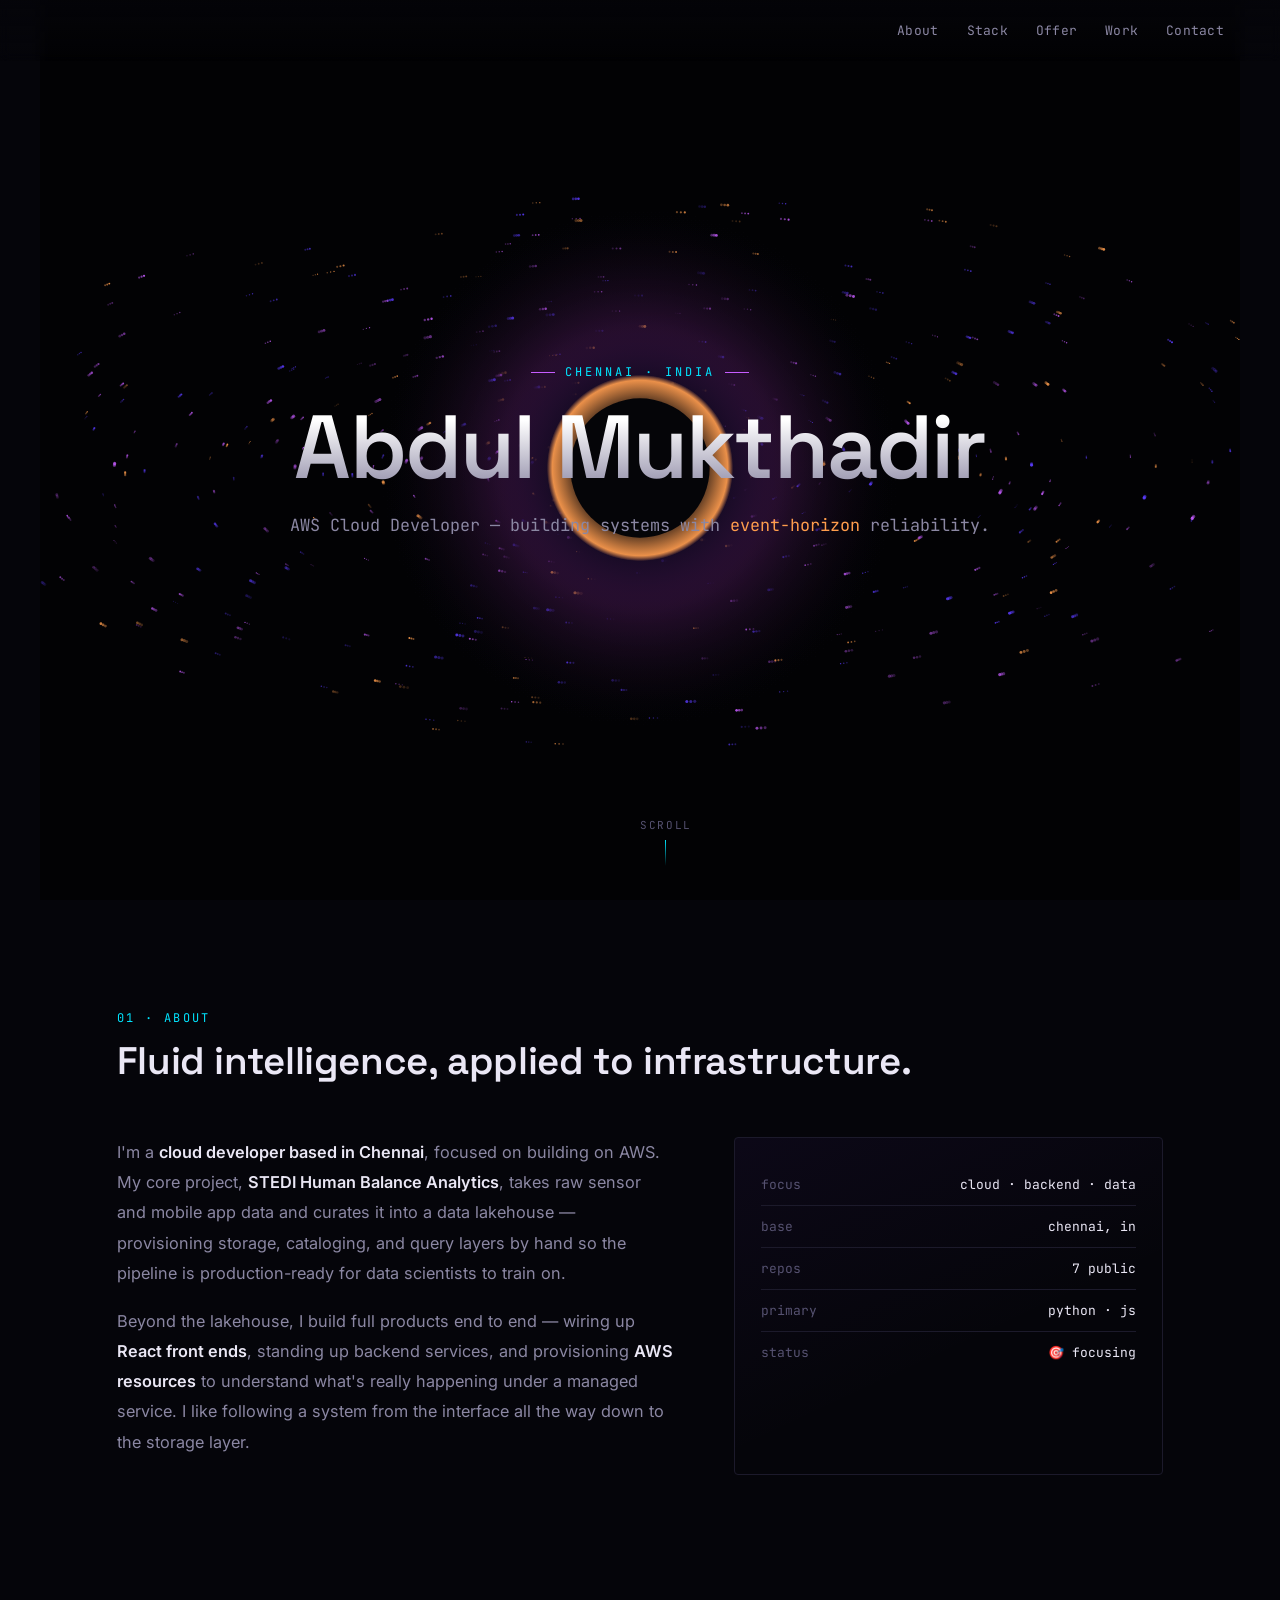
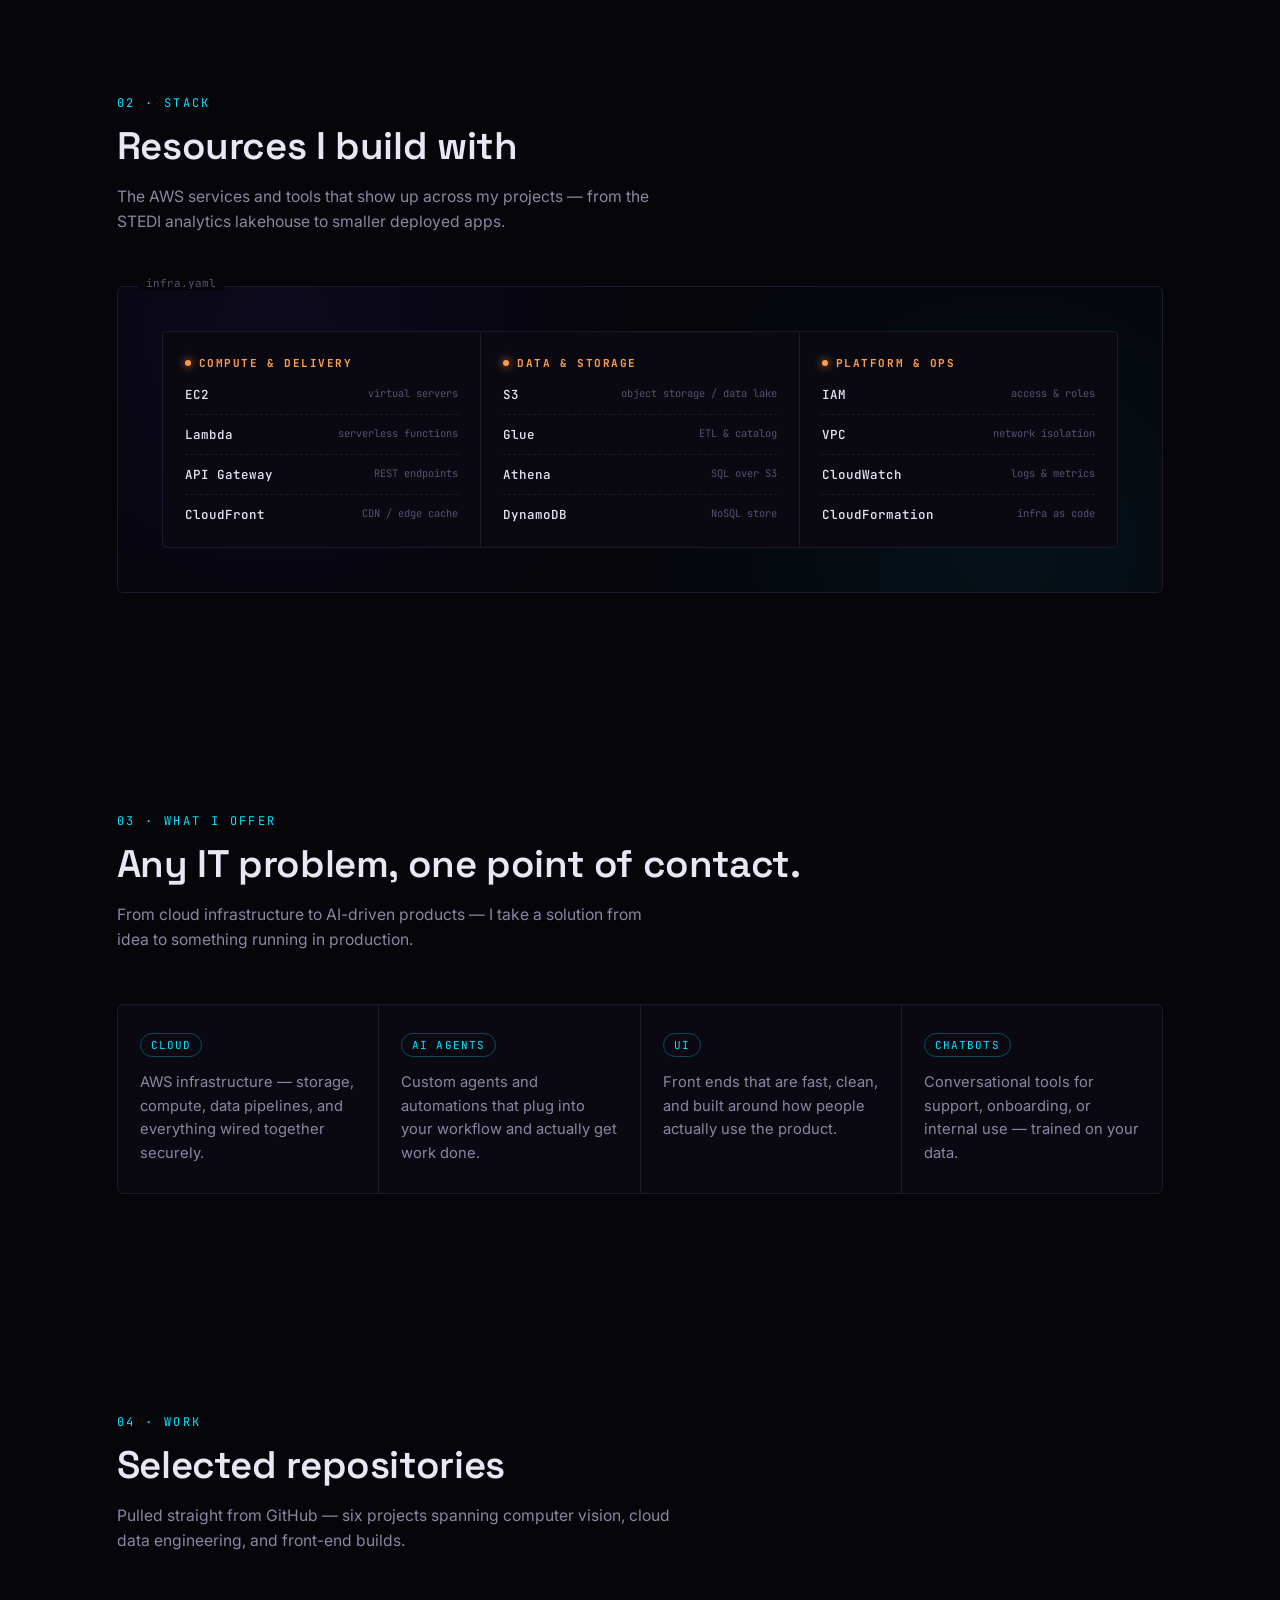
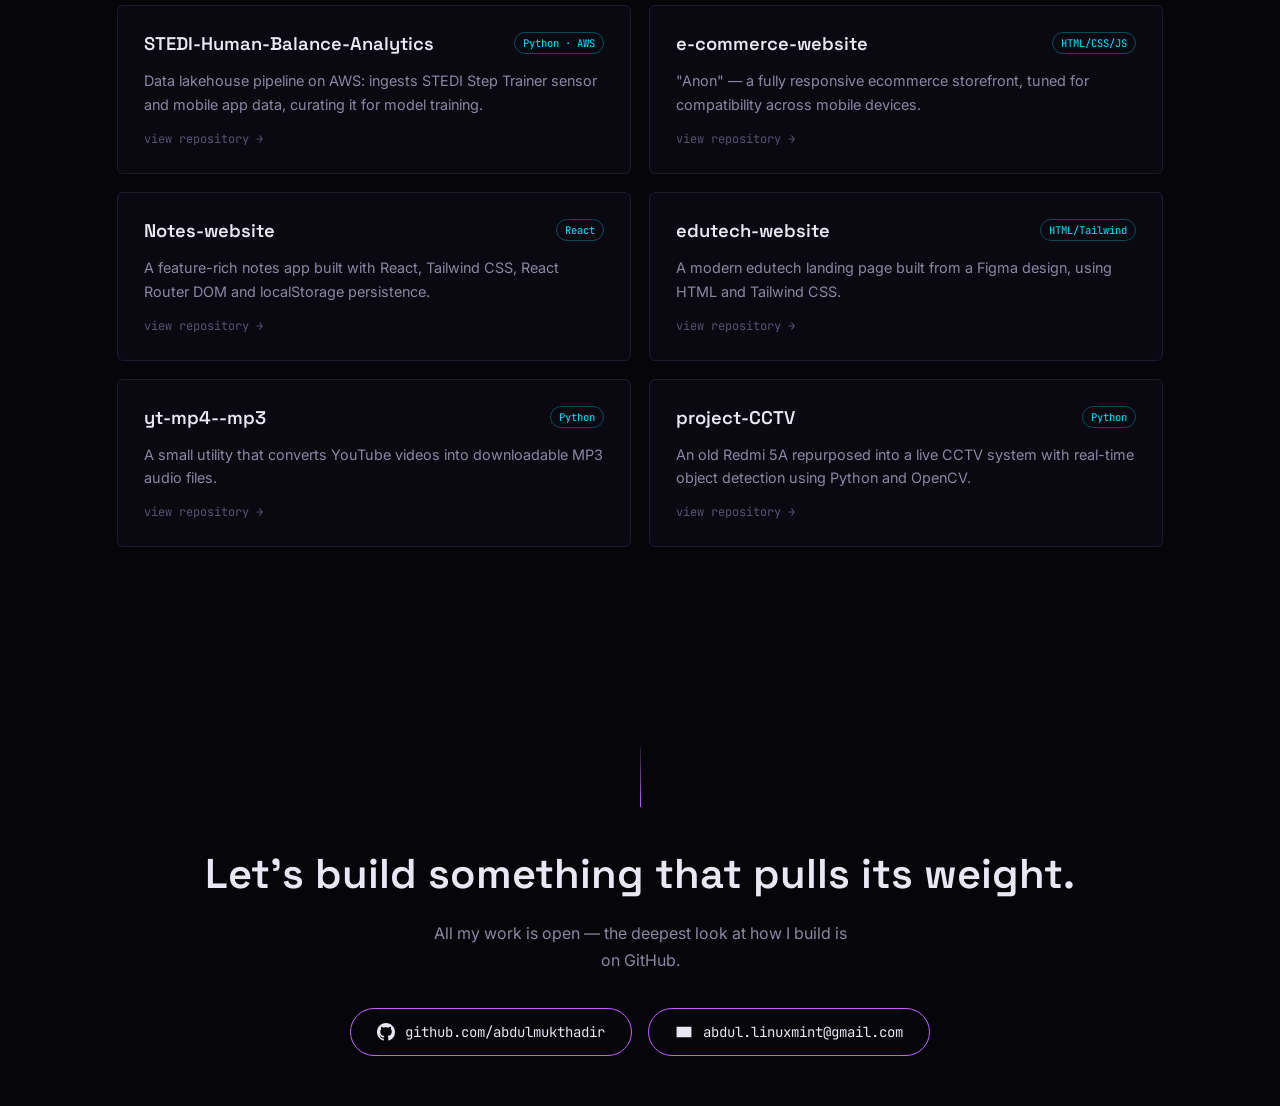
==== index.html @ 314caa92 "Rename abdul_portfolio.html to index.html" ====
<!DOCTYPE html>
<html lang="en">
<head>
<meta charset="UTF-8">
<meta name="viewport" content="width=device-width, initial-scale=1.0">
<title>Abdul Mukthadir — Cloud Developer</title>
<link rel="preconnect" href="https://fonts.googleapis.com">
<link rel="preconnect" href="https://fonts.gstatic.com" crossorigin>
<link href="https://fonts.googleapis.com/css2?family=Space+Grotesk:wght@500;600;700&family=Inter:wght@400;500;600&family=JetBrains+Mono:wght@400;500&display=swap" rel="stylesheet">
<link rel="stylesheet" href="style.css">
</head>
<body>

<nav>
  <ul class="nav-links">
    <li><a href="#about">About</a></li>
    <li><a href="#stack">Stack</a></li>
    <li><a href="#offer">Offer</a></li>
    <li><a href="#work">Work</a></li>
    <li><a href="#contact">Contact</a></li>
  </ul>
</nav>

<section class="hero">
  <canvas id="bh-canvas"></canvas>
  <div class="hero-content">
    <div class="eyebrow">CHENNAI · INDIA</div>
    <h1>Abdul&nbsp;Mukthadir</h1>
    <p class="tag">AWS Cloud Developer — building systems with <em>event-horizon</em> reliability.</p>
  </div>
  <div class="scroll-cue"><span>SCROLL</span><span class="line"></span></div>
</section>

<section id="about">
  <div class="section-head">
    <span class="idx">01 · ABOUT</span>
    <h2>Fluid intelligence, applied to infrastructure.</h2>
  </div>
  <div class="about-grid">
    <div class="about-text">
      <p>I'm a <strong>cloud developer based in Chennai</strong>, focused on building on AWS. My core project, <strong>STEDI Human Balance Analytics</strong>, takes raw sensor and mobile app data and curates it into a data lakehouse — provisioning storage, cataloging, and query layers by hand so the pipeline is production-ready for data scientists to train on.</p>
      <p>Beyond the lakehouse, I build full products end to end — wiring up <strong>React front ends</strong>, standing up backend services, and provisioning <strong>AWS resources</strong> to understand what's really happening under a managed service. I like following a system from the interface all the way down to the storage layer.</p>
    </div>
    <div class="stat-panel">
      <div class="row"><span>focus</span><span>cloud · backend · data</span></div>
      <div class="row"><span>base</span><span>chennai, in</span></div>
      <div class="row"><span>repos</span><span>7 public</span></div>
      <div class="row"><span>primary</span><span>python · js</span></div>
      <div class="row"><span>status</span><span>🎯 focusing</span></div>
    </div>
  </div>
</section>

<section id="stack">
  <div class="section-head">
    <span class="idx">02 · STACK</span>
    <h2>Resources I build with</h2>
    <p>The AWS services and tools that show up across my projects — from the STEDI analytics lakehouse to smaller deployed apps.</p>
  </div>
  <div class="arch-frame">
    <div class="arch-groups">
      <div class="arch-group">
        <h3>Compute &amp; Delivery</h3>
        <ul>
          <li><b>EC2</b><small>virtual servers</small></li>
          <li><b>Lambda</b><small>serverless functions</small></li>
          <li><b>API Gateway</b><small>REST endpoints</small></li>
          <li><b>CloudFront</b><small>CDN / edge cache</small></li>
        </ul>
      </div>
      <div class="arch-group">
        <h3>Data &amp; Storage</h3>
        <ul>
          <li><b>S3</b><small>object storage / data lake</small></li>
          <li><b>Glue</b><small>ETL &amp; catalog</small></li>
          <li><b>Athena</b><small>SQL over S3</small></li>
          <li><b>DynamoDB</b><small>NoSQL store</small></li>
        </ul>
      </div>
      <div class="arch-group">
        <h3>Platform &amp; Ops</h3>
        <ul>
          <li><b>IAM</b><small>access &amp; roles</small></li>
          <li><b>VPC</b><small>network isolation</small></li>
          <li><b>CloudWatch</b><small>logs &amp; metrics</small></li>
          <li><b>CloudFormation</b><small>infra as code</small></li>
        </ul>
      </div>
    </div>
  </div>
</section>

<section id="offer">
  <div class="section-head">
    <span class="idx">03 · WHAT I OFFER</span>
    <h2>Any IT problem, one point of contact.</h2>
    <p>From cloud infrastructure to AI-driven products — I take a solution from idea to something running in production.</p>
  </div>
  <div class="offer-grid">
    <div class="offer-card">
      <span class="offer-tag">Cloud</span>
      <p>AWS infrastructure — storage, compute, data pipelines, and everything wired together securely.</p>
    </div>
    <div class="offer-card">
      <span class="offer-tag">AI Agents</span>
      <p>Custom agents and automations that plug into your workflow and actually get work done.</p>
    </div>
    <div class="offer-card">
      <span class="offer-tag">UI</span>
      <p>Front ends that are fast, clean, and built around how people actually use the product.</p>
    </div>
    <div class="offer-card">
      <span class="offer-tag">Chatbots</span>
      <p>Conversational tools for support, onboarding, or internal use — trained on your data.</p>
    </div>
  </div>
</section>

<section id="work">
  <div class="section-head">
    <span class="idx">04 · WORK</span>
    <h2>Selected repositories</h2>
    <p>Pulled straight from GitHub — six projects spanning computer vision, cloud data engineering, and front-end builds.</p>
  </div>
  <div class="proj-grid" id="proj-grid"></div>
</section>

<footer id="contact">
  <div class="orbit-line"></div>
  <h2>Let's build something that pulls its weight.</h2>
  <p>All my work is open — the deepest look at how I build is on GitHub.</p>
  <div class="contact-links">
    <a class="gh-btn" href="https://github.com/abdulmukthadir" target="_blank" rel="noopener">
      <svg viewBox="0 0 16 16"><path d="M8 0C3.58 0 0 3.58 0 8c0 3.54 2.29 6.53 5.47 7.59.4.07.55-.17.55-.38 0-.19-.01-.82-.01-1.49-2.01.37-2.53-.49-2.69-.94-.09-.23-.48-.94-.82-1.13-.28-.15-.68-.52-.01-.53.63-.01 1.08.58 1.23.82.72 1.21 1.87.87 2.33.66.07-.52.28-.87.51-1.07-1.78-.2-3.64-.89-3.64-3.95 0-.87.31-1.59.82-2.15-.08-.2-.36-1.02.08-2.12 0 0 .67-.21 2.2.82.64-.18 1.32-.27 2-.27.68 0 1.36.09 2 .27 1.53-1.04 2.2-.82 2.2-.82.44 1.1.16 1.92.08 2.12.51.56.82 1.27.82 2.15 0 3.07-1.87 3.75-3.65 3.95.29.25.54.73.54 1.48 0 1.07-.01 1.93-.01 2.2 0 .21.15.46.55.38A8.01 8.01 0 0 0 16 8c0-4.42-3.58-8-8-8Z"/></svg>
      github.com/abdulmukthadir
    </a>
    <a class="gh-btn" href="mailto:abdul.linuxmint@gmail.com">
      <svg viewBox="0 0 24 24" fill="none" stroke="currentColor" stroke-width="1.8"><path d="M3 6h18v12H3z"/><path d="M3 7l9 6 9-6"/></svg>
      abdul.linuxmint@gmail.com
    </a>
  </div>
</footer>

<script src="script.js"></script>

</body>
</html>
---- style.css ----
:root{
    --bg:#05050a;
    --bg-2:#0a0912;
    --ring-hot:#ff9d4d;
    --ring-mid:#c65cff;
    --ring-cold:#5b3cff;
    --accent:#00e5ff;
    --text:#eae7f5;
    --text-dim:#8b87a3;
    --text-faint:#565271;
    --line:#1c1a2b;
    --mono: 'JetBrains Mono', 'IBM Plex Mono', ui-monospace, SFMono-Regular, Menlo, monospace;
    --display: 'Space Grotesk', 'Inter', sans-serif;
    --body: 'Inter', sans-serif;
  }
  *{box-sizing:border-box; margin:0; padding:0;}
  html{scroll-behavior:smooth;}
  body{
    background:var(--bg);
    color:var(--text);
    font-family:var(--body);
    overflow-x:hidden;
  }
  ::selection{background:var(--ring-mid); color:#05050a;}

  a{color:inherit; text-decoration:none;}

  /* ---------- Nav ---------- */
  nav{
    position:fixed; top:0; left:0; right:0; z-index:100;
    display:flex; justify-content:flex-end; align-items:center;
    padding:22px clamp(20px,5vw,56px);
    font-family:var(--mono);
    font-size:13px;
    letter-spacing:0.02em;
    backdrop-filter:blur(6px);
    background:linear-gradient(to bottom, rgba(5,5,10,0.7), transparent);
  }
  nav .logo{color:var(--text); font-weight:600;}
  nav .logo span{color:var(--accent);}
  nav ul{list-style:none; display:flex; gap:28px;}
  nav ul a{color:var(--text-dim); transition:color .2s;}
  nav ul a:hover{color:var(--accent);}
  nav .nav-links{display:flex;}
  @media (max-width:640px){ nav ul{gap:16px; font-size:12px;} }

  /* ---------- Hero ---------- */
  .hero{
    position:relative;
    height:100svh;
    min-height:560px;
    display:flex;
    align-items:center;
    justify-content:center;
    overflow:hidden;
  }
  #bh-canvas{
    position:absolute; inset:0;
    width:100%; height:100%;
    display:block;
  }
  .hero-content{
    position:relative; z-index:5;
    text-align:center;
    padding:0 20px;
    pointer-events:none;
  }
  .eyebrow{
    font-family:var(--mono);
    font-size:12px;
    letter-spacing:0.25em;
    text-transform:uppercase;
    color:var(--accent);
    display:flex;
    align-items:center;
    justify-content:center;
    gap:10px;
    margin-bottom:22px;
    opacity:0;
    animation:fadeUp .8s ease forwards .2s;
  }
  .eyebrow::before, .eyebrow::after{
    content:'';
    width:24px; height:1px;
    background:var(--ring-mid);
  }
  .hero h1{
    font-family:var(--display);
    font-weight:600;
    font-size:clamp(2.6rem, 8vw, 5.6rem);
    line-height:1.02;
    letter-spacing:-0.02em;
    background:linear-gradient(180deg, #ffffff 20%, var(--text-dim) 100%);
    -webkit-background-clip:text;
    background-clip:text;
    color:transparent;
    opacity:0;
    animation:fadeUp .9s ease forwards .35s;
  }
  .hero p.tag{
    font-family:var(--mono);
    color:var(--text-dim);
    font-size:clamp(0.85rem,2vw,1.05rem);
    margin-top:20px;
    opacity:0;
    animation:fadeUp .9s ease forwards .5s;
  }
  .hero p.tag em{
    font-style:normal;
    color:var(--ring-hot);
  }
  .scroll-cue{
    position:absolute; bottom:34px; left:50%; transform:translateX(-50%);
    z-index:5;
    font-family:var(--mono);
    font-size:11px;
    color:var(--text-faint);
    letter-spacing:0.15em;
    display:flex; flex-direction:column; align-items:center; gap:8px;
    opacity:0;
    animation:fadeUp .9s ease forwards .9s;
  }
  .scroll-cue .line{width:1px; height:26px; background:linear-gradient(var(--accent), transparent); animation:pulse 2s ease-in-out infinite;}
  @keyframes fadeUp{ from{opacity:0; transform:translateY(16px);} to{opacity:1; transform:translateY(0);} }
  @keyframes pulse{ 0%,100%{opacity:.3;} 50%{opacity:1;} }

  /* ---------- Sections ---------- */
  section{ padding:110px clamp(20px,6vw,80px); max-width:1200px; margin:0 auto; position:relative; }
  .section-head{ margin-bottom:52px; }
  .section-head .idx{ font-family:var(--mono); font-size:12px; color:var(--accent); letter-spacing:0.2em; margin-bottom:10px; display:block;}
  .section-head h2{ font-family:var(--display); font-size:clamp(1.7rem,3.4vw,2.4rem); font-weight:600; letter-spacing:-0.01em;}
  .section-head p{ color:var(--text-dim); max-width:560px; margin-top:14px; line-height:1.6; font-size:.98rem;}

  /* ---------- About ---------- */
  .about-grid{ display:grid; grid-template-columns:1.3fr 1fr; gap:60px; }
  @media (max-width:800px){ .about-grid{grid-template-columns:1fr;} }
  .about-text p{ color:var(--text-dim); line-height:1.85; margin-bottom:18px; font-size:1.02rem; }
  .about-text strong{ color:var(--text); font-weight:600; }
  .stat-panel{
    border:1px solid var(--line);
    background:linear-gradient(155deg, rgba(124,58,237,0.06), transparent 60%);
    border-radius:4px;
    padding:26px;
    font-family:var(--mono);
  }
  .stat-panel .row{ display:flex; justify-content:space-between; padding:12px 0; border-bottom:1px solid var(--line); font-size:13px;}
  .stat-panel .row:last-child{ border-bottom:none; }
  .stat-panel .row span:first-child{ color:var(--text-faint); }
  .stat-panel .row span:last-child{ color:var(--text); }

  /* ---------- Architecture / AWS resources ---------- */
  .arch-frame{
    border:1px solid var(--line);
    border-radius:6px;
    padding:clamp(20px,4vw,44px);
    background:
      radial-gradient(circle at 15% 15%, rgba(91,60,255,0.08), transparent 40%),
      radial-gradient(circle at 85% 85%, rgba(0,229,255,0.06), transparent 40%);
    position:relative;
  }
  .arch-frame::before{
    content:'infra.yaml';
    position:absolute; top:-11px; left:20px;
    background:var(--bg); padding:0 8px;
    font-family:var(--mono); font-size:11px; color:var(--text-faint);
  }
  .arch-groups{ display:grid; grid-template-columns:repeat(3,1fr); gap:1px; background:var(--line); border:1px solid var(--line); border-radius:4px; overflow:hidden; }
  @media (max-width:760px){ .arch-groups{grid-template-columns:1fr;} }
  .arch-group{ background:var(--bg-2); padding:24px 22px; }
  .arch-group h3{
    font-family:var(--mono); font-size:11px; letter-spacing:0.14em; text-transform:uppercase;
    color:var(--ring-hot); margin-bottom:16px; display:flex; align-items:center; gap:8px;
  }
  .arch-group h3::before{ content:''; width:6px; height:6px; border-radius:50%; background:var(--ring-hot); box-shadow:0 0 8px var(--ring-hot); }
  .arch-group ul{ list-style:none; display:flex; flex-direction:column; gap:11px; }
  .arch-group li{
    font-family:var(--mono); font-size:12.5px; color:var(--text-dim);
    display:flex; justify-content:space-between; gap:10px;
    padding-bottom:11px; border-bottom:1px dashed var(--line);
  }
  .arch-group li:last-child{ border-bottom:none; padding-bottom:0; }
  .arch-group li b{ color:var(--text); font-weight:500; }
  .arch-group li small{ color:var(--text-faint); white-space:nowrap; }

  /* ---------- Offer ---------- */
  .offer-grid{ display:grid; grid-template-columns:repeat(4,1fr); gap:1px; background:var(--line); border:1px solid var(--line); border-radius:6px; overflow:hidden; }
  @media (max-width:900px){ .offer-grid{grid-template-columns:repeat(2,1fr);} }
  @media (max-width:520px){ .offer-grid{grid-template-columns:1fr;} }
  .offer-card{
    background:var(--bg-2);
    padding:28px 22px;
    transition:background .25s;
  }
  .offer-card:hover{ background:#0d0c19; }
  .offer-tag{
    display:inline-block;
    font-family:var(--mono); font-size:11px; letter-spacing:0.1em; text-transform:uppercase;
    color:var(--accent);
    border:1px solid rgba(0,229,255,0.3);
    padding:4px 10px; border-radius:20px;
    margin-bottom:14px;
  }
  .offer-card p{ color:var(--text-dim); font-size:.92rem; line-height:1.6; }

  /* ---------- Projects ---------- */
  .proj-grid{ display:grid; grid-template-columns:repeat(2,1fr); gap:18px; }
  @media (max-width:760px){ .proj-grid{grid-template-columns:1fr;} }
  .proj-card{
    border:1px solid var(--line);
    border-radius:6px;
    padding:26px;
    background:var(--bg-2);
    position:relative;
    overflow:hidden;
    transition:border-color .25s, transform .25s;
    display:flex; flex-direction:column; gap:14px;
  }
  .proj-card::after{
    content:'';
    position:absolute; inset:0;
    background:radial-gradient(circle at var(--mx,50%) var(--my,0%), rgba(198,92,255,0.12), transparent 55%);
    opacity:0; transition:opacity .3s;
    pointer-events:none;
  }
  .proj-card:hover{ border-color:var(--ring-mid); transform:translateY(-3px); }
  .proj-card:hover::after{ opacity:1; }
  .proj-top{ display:flex; justify-content:space-between; align-items:flex-start; gap:12px; }
  .proj-card h3{ font-family:var(--display); font-size:1.15rem; font-weight:600; }
  .proj-card .lang{
    font-family:var(--mono); font-size:10.5px; color:var(--accent);
    border:1px solid rgba(0,229,255,0.3); padding:3px 8px; border-radius:20px; white-space:nowrap;
  }
  .proj-card p{ color:var(--text-dim); font-size:.9rem; line-height:1.65; flex:1; }
  .proj-card .go{
    font-family:var(--mono); font-size:12px; color:var(--text-faint);
    display:flex; align-items:center; gap:6px; transition:color .2s, gap .2s;
  }
  .proj-card:hover .go{ color:var(--ring-hot); gap:10px; }

  /* ---------- Footer / contact ---------- */
  footer{
    padding:90px clamp(20px,6vw,80px) 50px;
    text-align:center;
    position:relative;
  }
  footer .orbit-line{ width:1px; height:60px; background:linear-gradient(var(--line), var(--ring-mid)); margin:0 auto 40px; }
  footer h2{ font-family:var(--display); font-size:clamp(1.8rem,4vw,2.6rem); font-weight:600; margin-bottom:20px; }
  footer p{ color:var(--text-dim); max-width:420px; margin:0 auto 34px; line-height:1.7; }
  .contact-links{
    display:flex; flex-wrap:wrap; justify-content:center; gap:16px;
  }
  .gh-btn{
    display:inline-flex; align-items:center; gap:10px;
    font-family:var(--mono); font-size:14px;
    border:1px solid var(--ring-mid);
    padding:14px 26px; border-radius:30px;
    color:var(--text);
    transition:background .25s, box-shadow .25s, transform .2s;
  }
  .gh-btn:hover{ background:rgba(198,92,255,0.12); box-shadow:0 0 30px rgba(198,92,255,0.25); transform:translateY(-2px); }
  .gh-btn svg{ width:18px; height:18px; fill:currentColor; }
  footer .copyright{ margin-top:60px; font-family:var(--mono); font-size:11px; color:var(--text-faint); }

  @media (prefers-reduced-motion: reduce){
    .eyebrow,.hero h1,.hero p.tag,.scroll-cue{ animation:none !important; opacity:1 !important; }
    .scroll-cue .line{ animation:none; }
  }
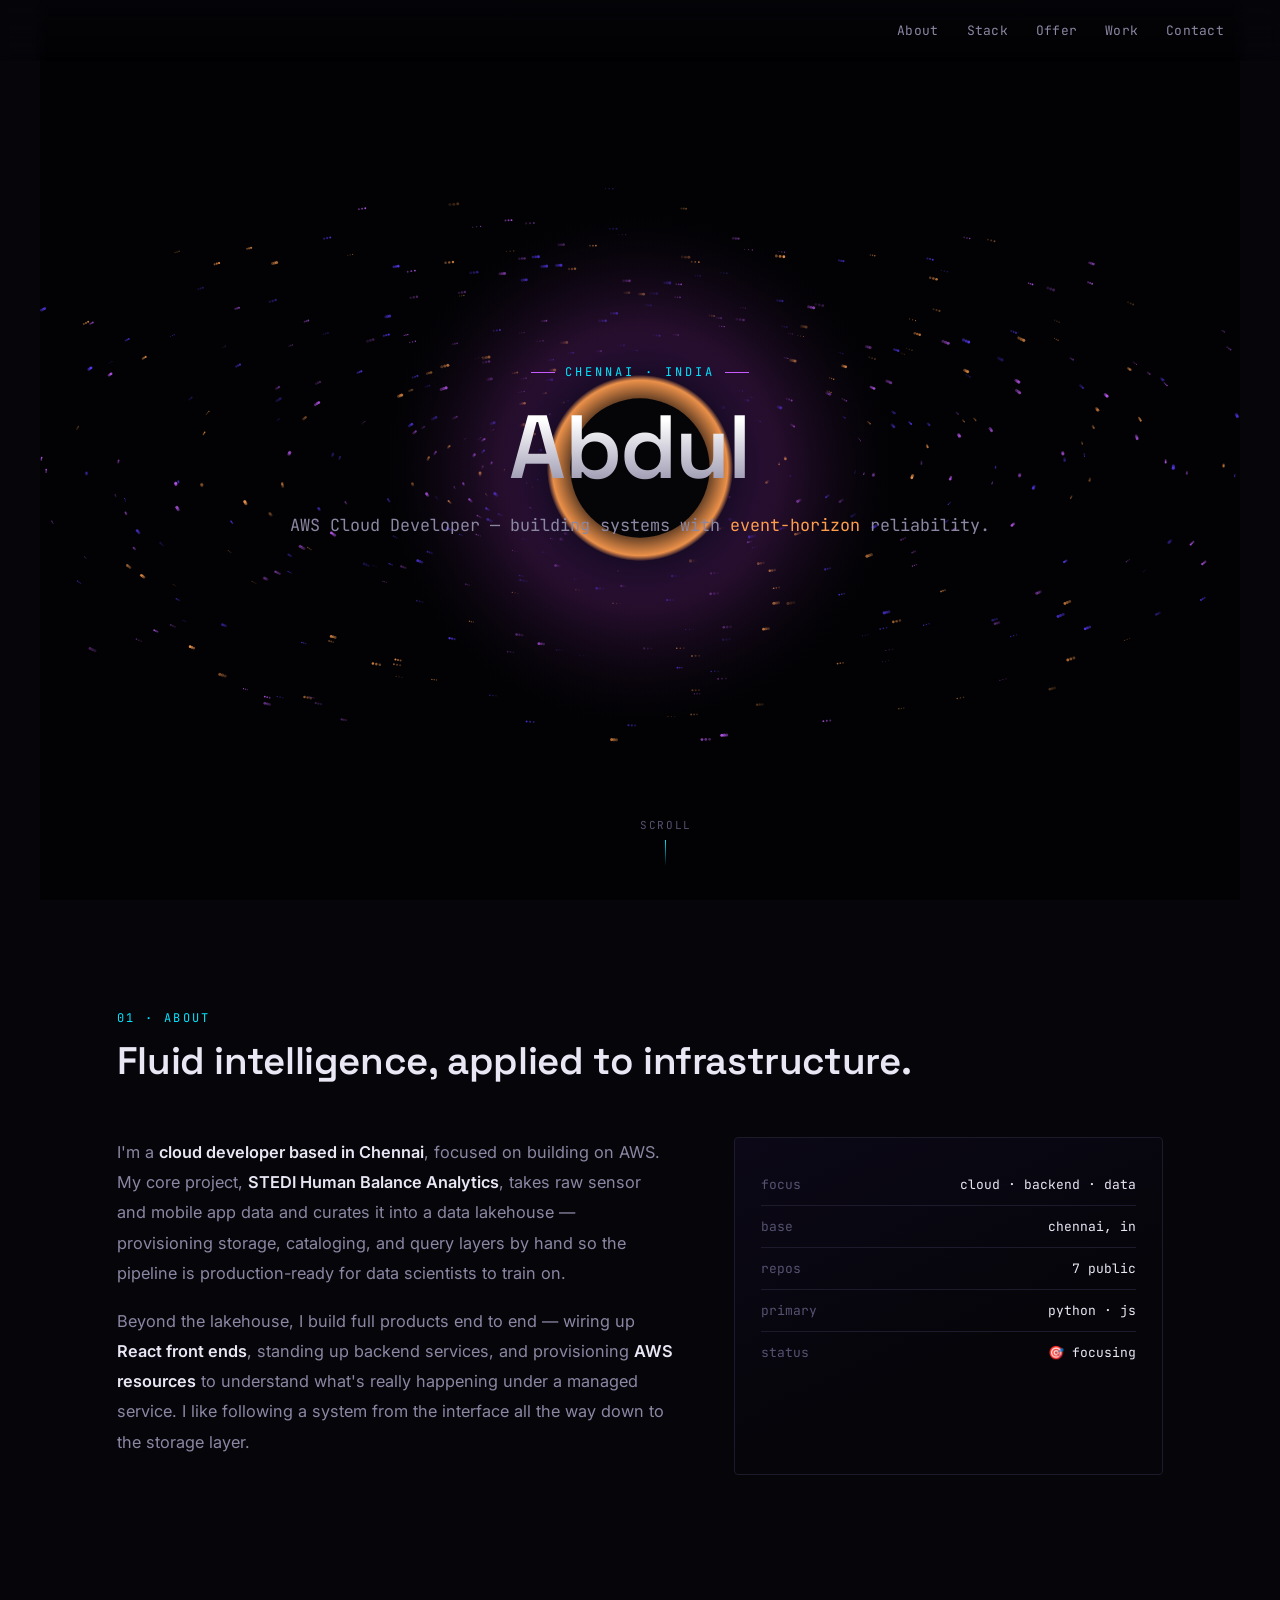
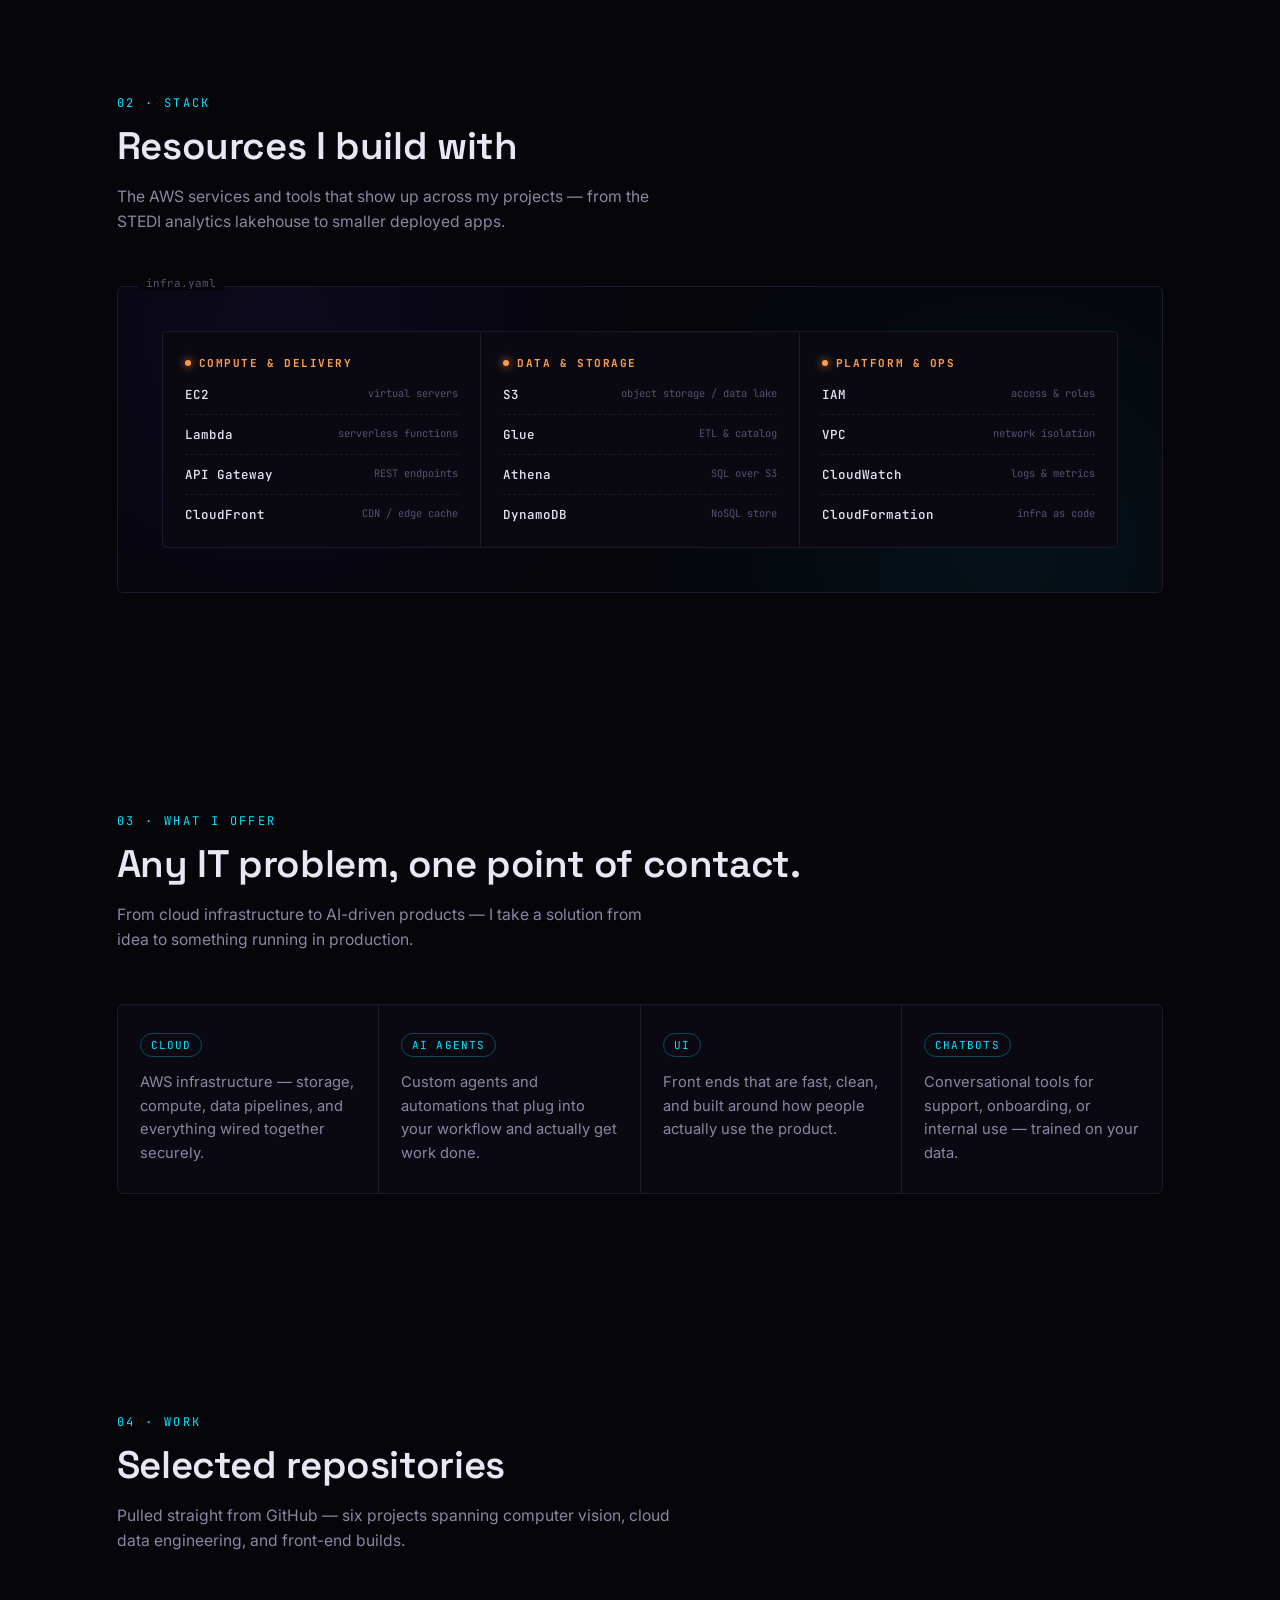
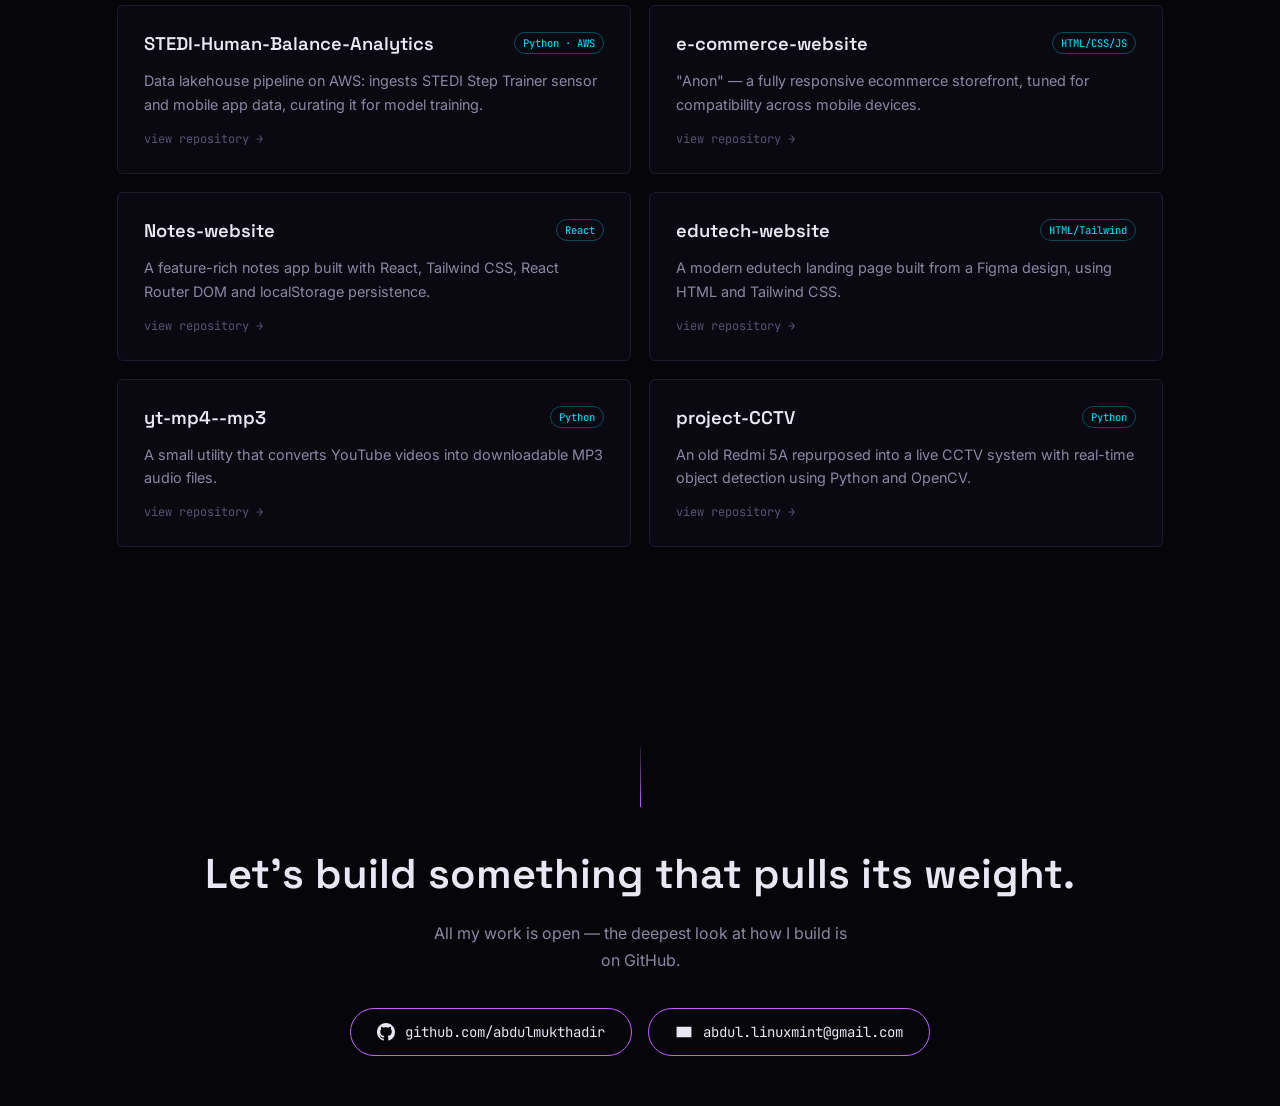
==== commit 94315e15: "Fix name formatting in index.html" ====
--- a/index.html
+++ b/index.html
@@ -25,7 +25,7 @@
   <canvas id="bh-canvas"></canvas>
   <div class="hero-content">
     <div class="eyebrow">CHENNAI · INDIA</div>
-    <h1>Abdul&nbsp;Mukthadir</h1>
+    <h1>Abdul&nbsp;</h1>
     <p class="tag">AWS Cloud Developer — building systems with <em>event-horizon</em> reliability.</p>
   </div>
   <div class="scroll-cue"><span>SCROLL</span><span class="line"></span></div>
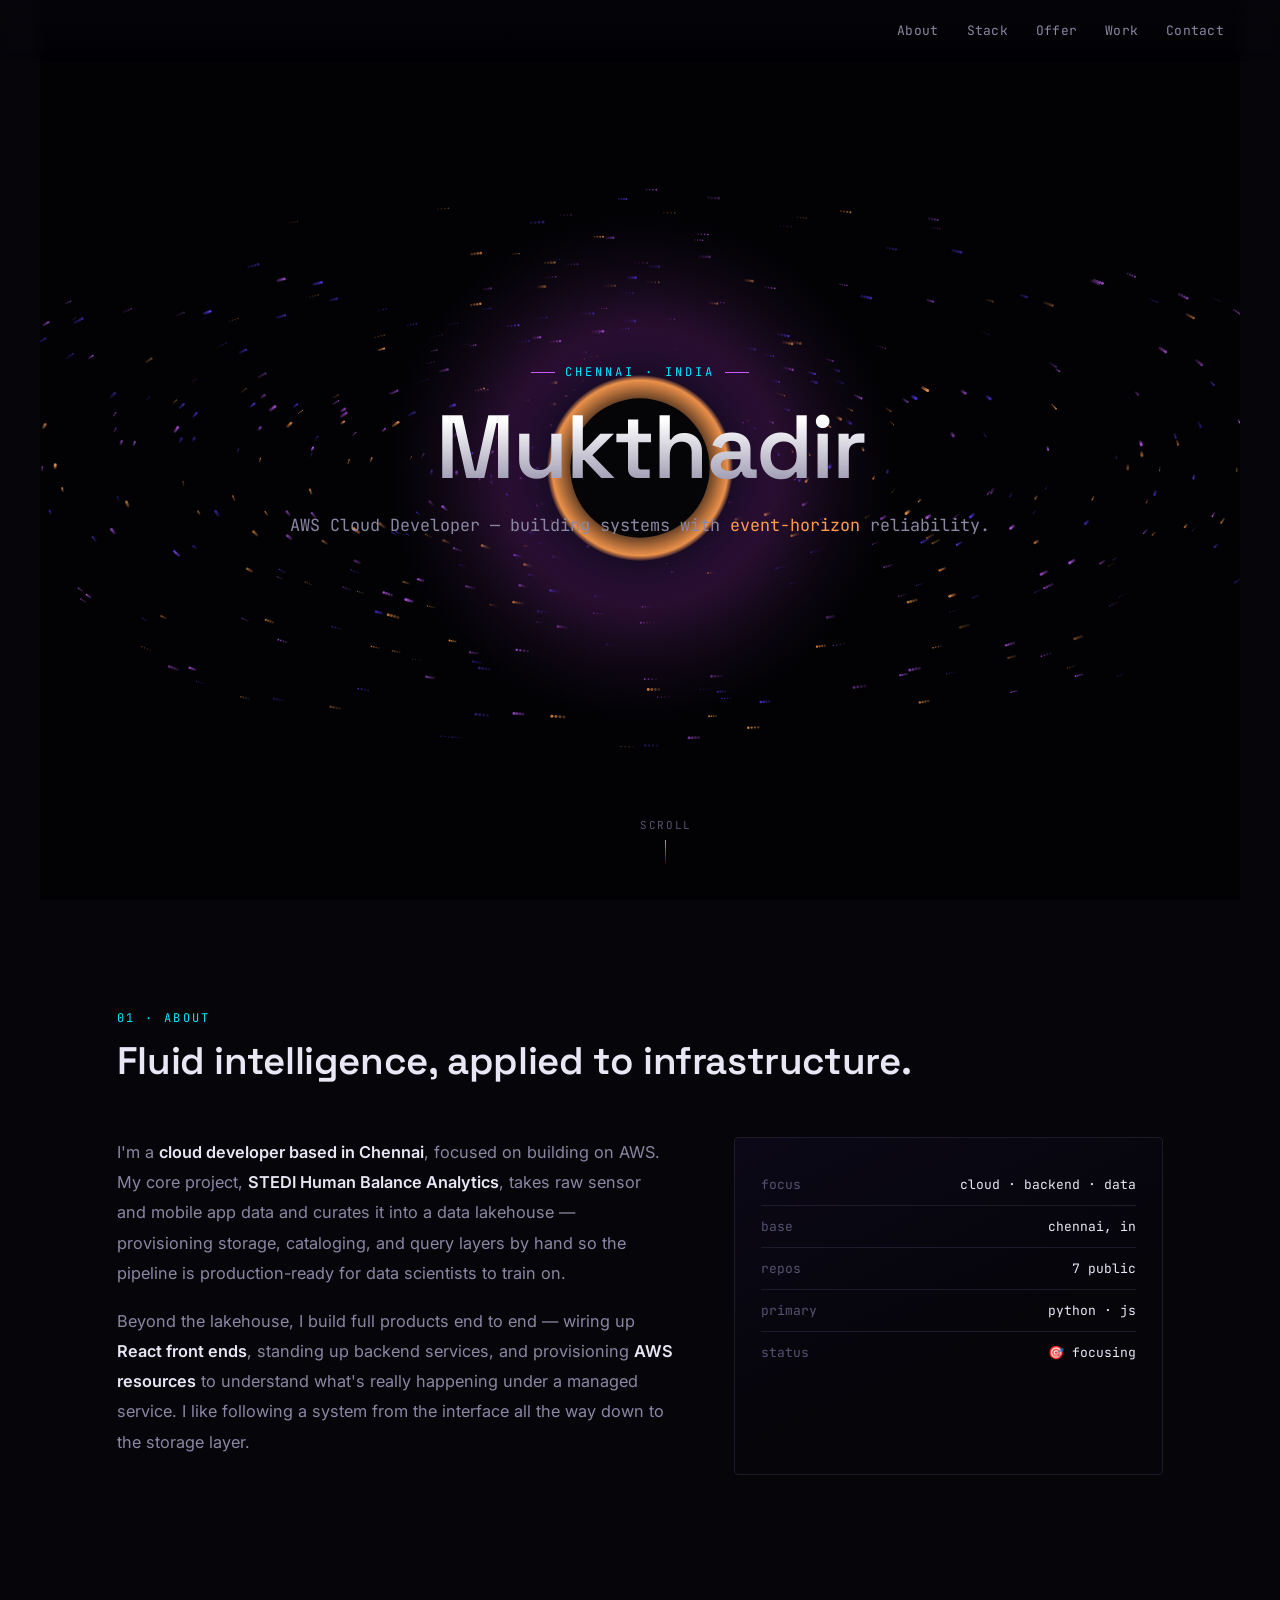
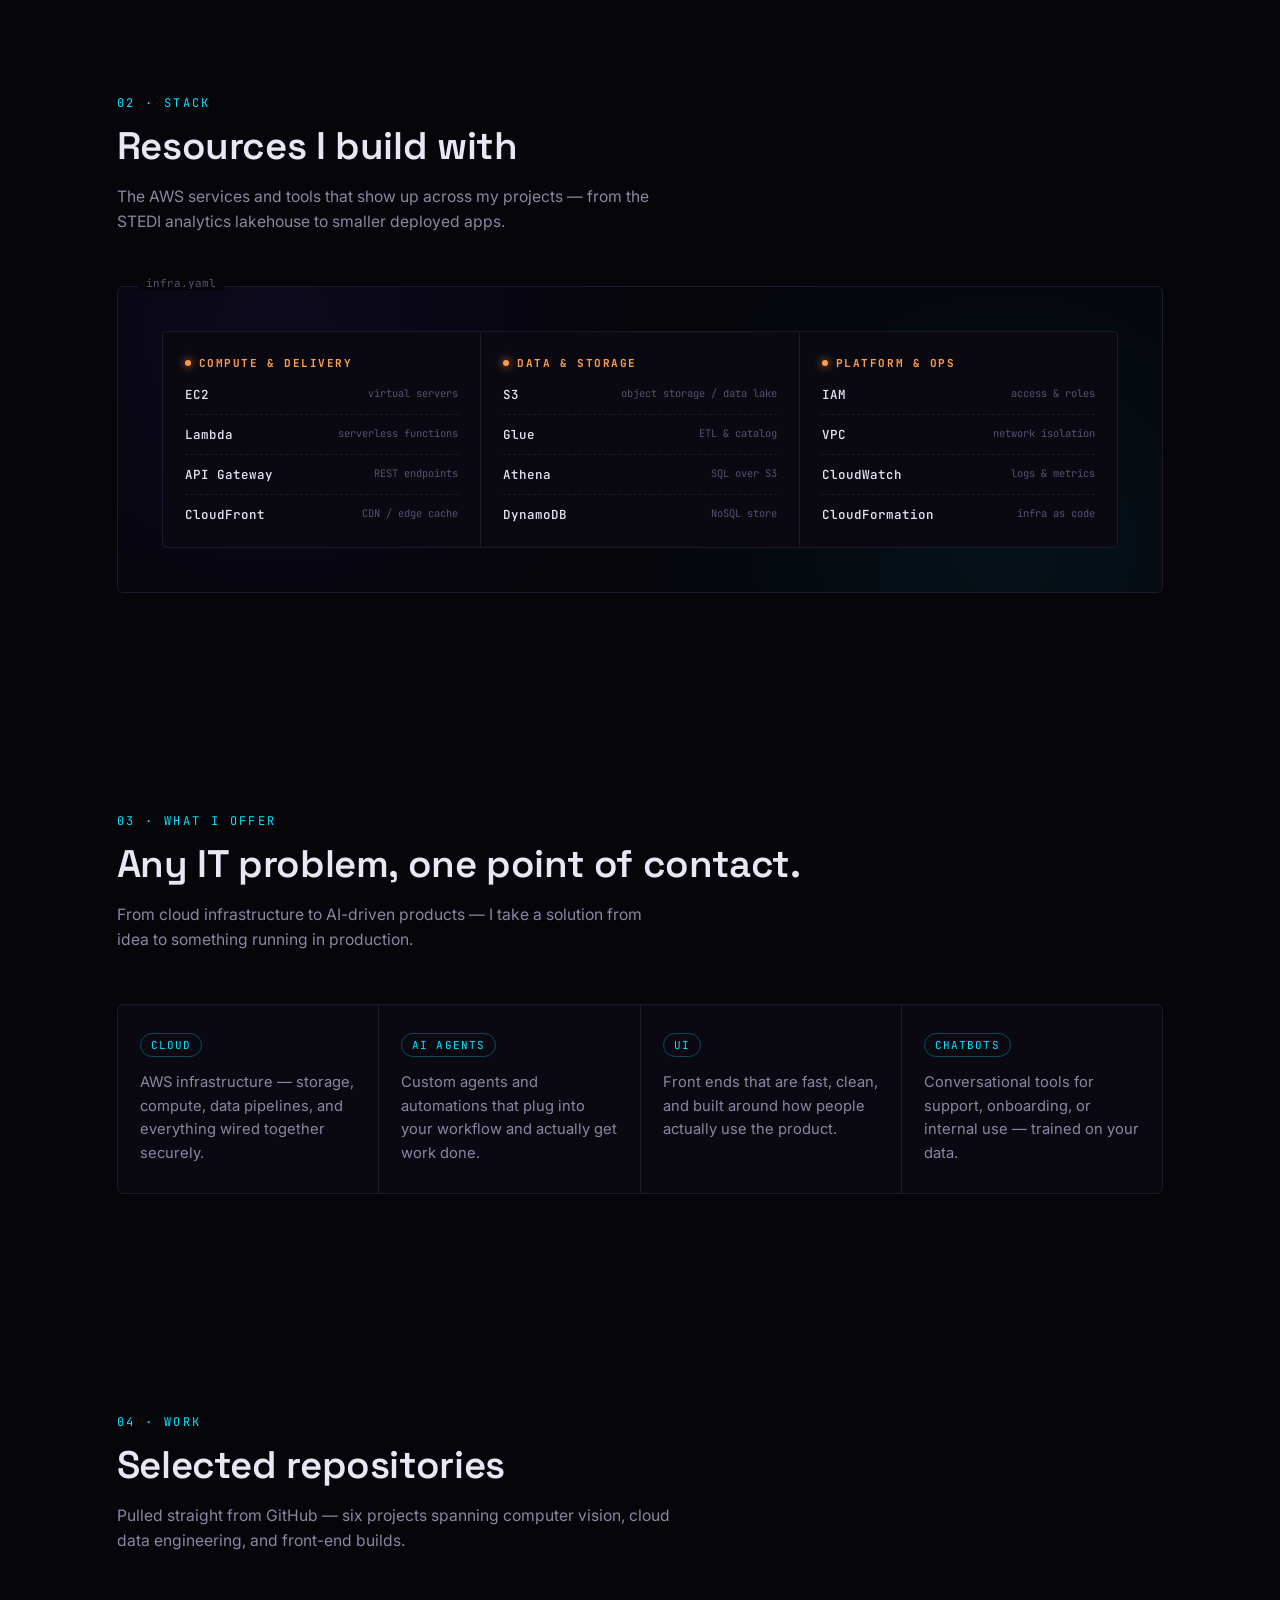
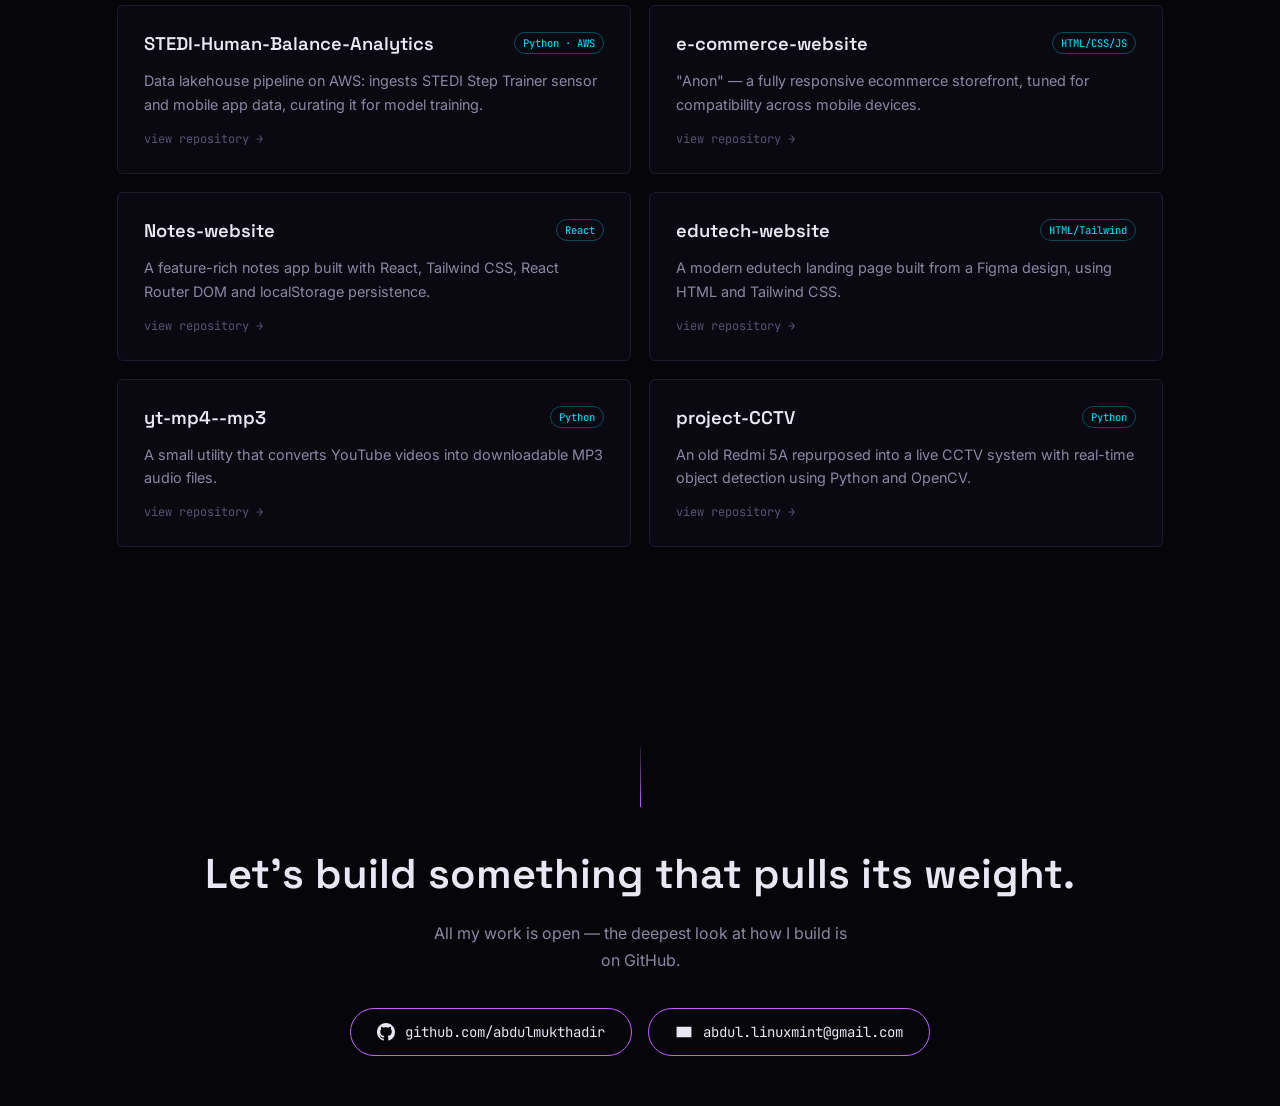
==== commit fba7f0c1: "local changes" ====
--- a/index.html
+++ b/index.html
@@ -25,7 +25,7 @@
   <canvas id="bh-canvas"></canvas>
   <div class="hero-content">
     <div class="eyebrow">CHENNAI · INDIA</div>
-    <h1>Abdul&nbsp;</h1>
+    <h1>&nbsp;Mukthadir</h1>
     <p class="tag">AWS Cloud Developer — building systems with <em>event-horizon</em> reliability.</p>
   </div>
   <div class="scroll-cue"><span>SCROLL</span><span class="line"></span></div>
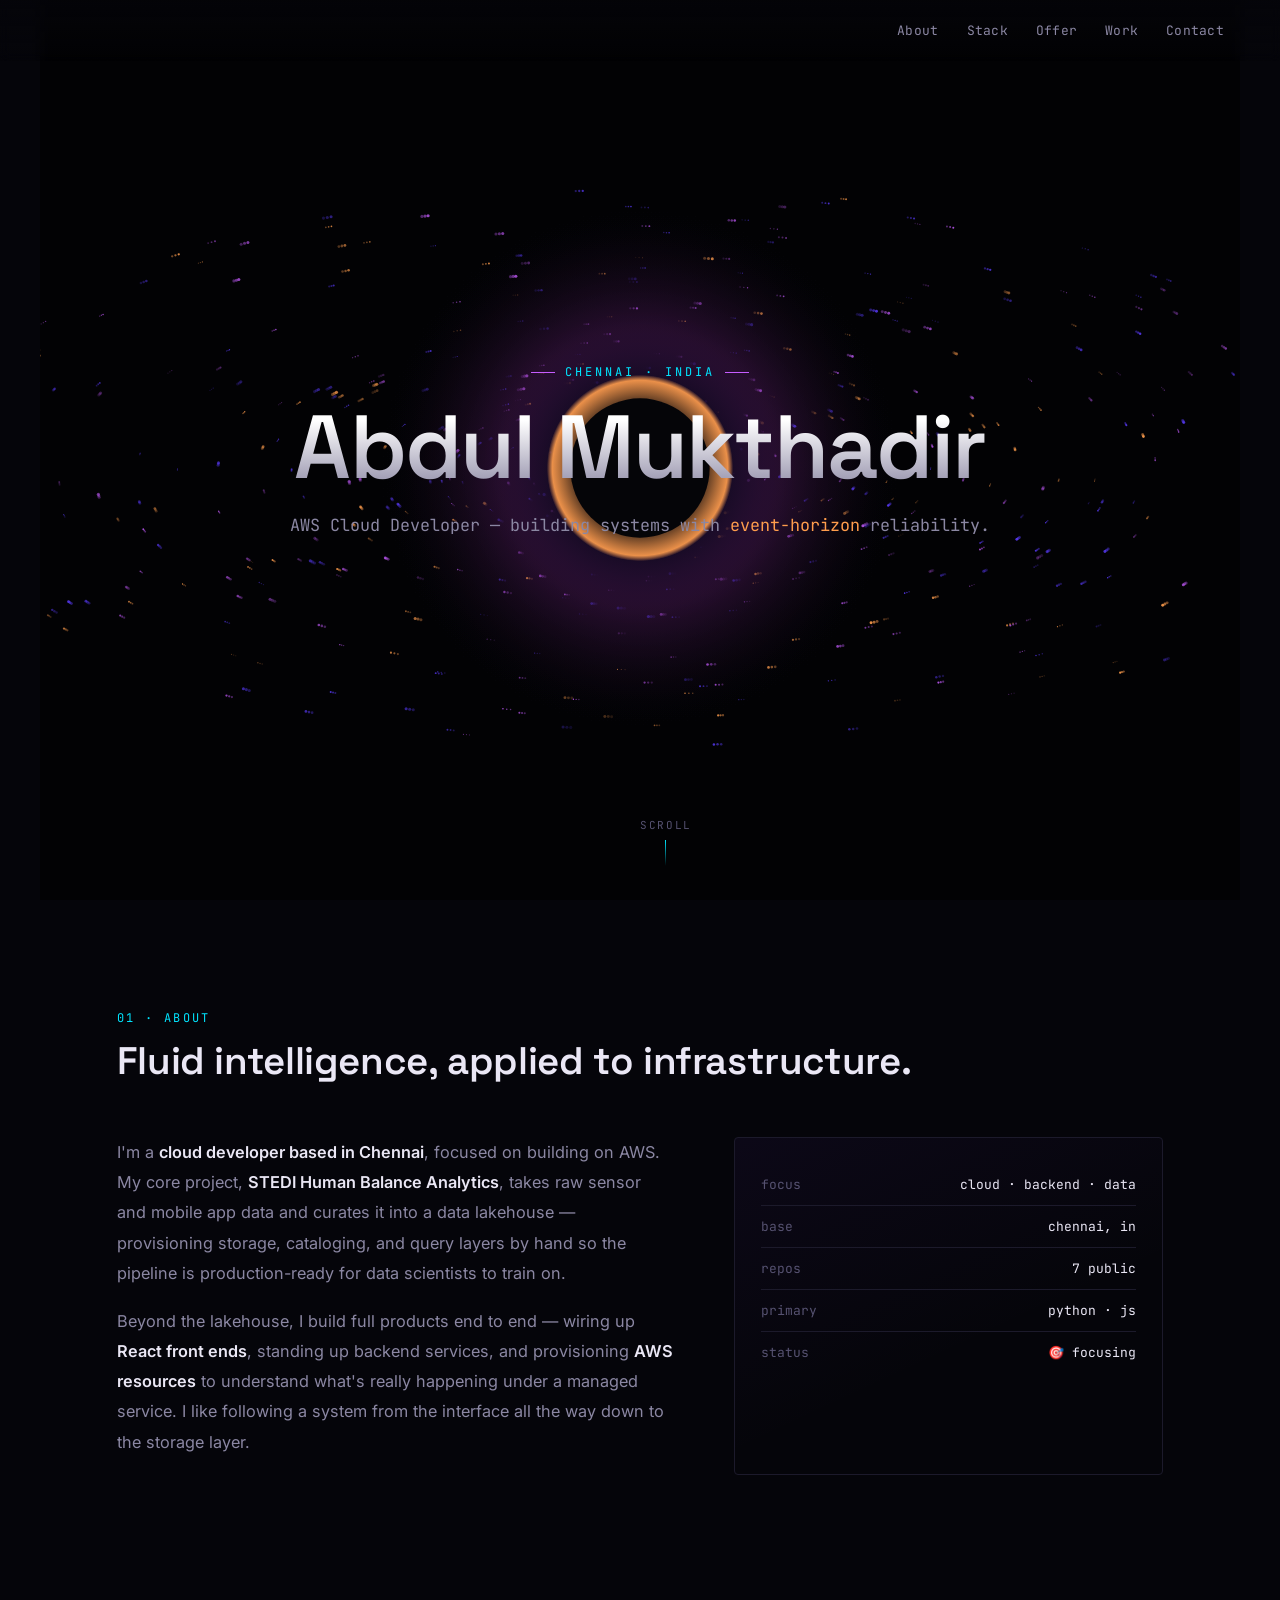
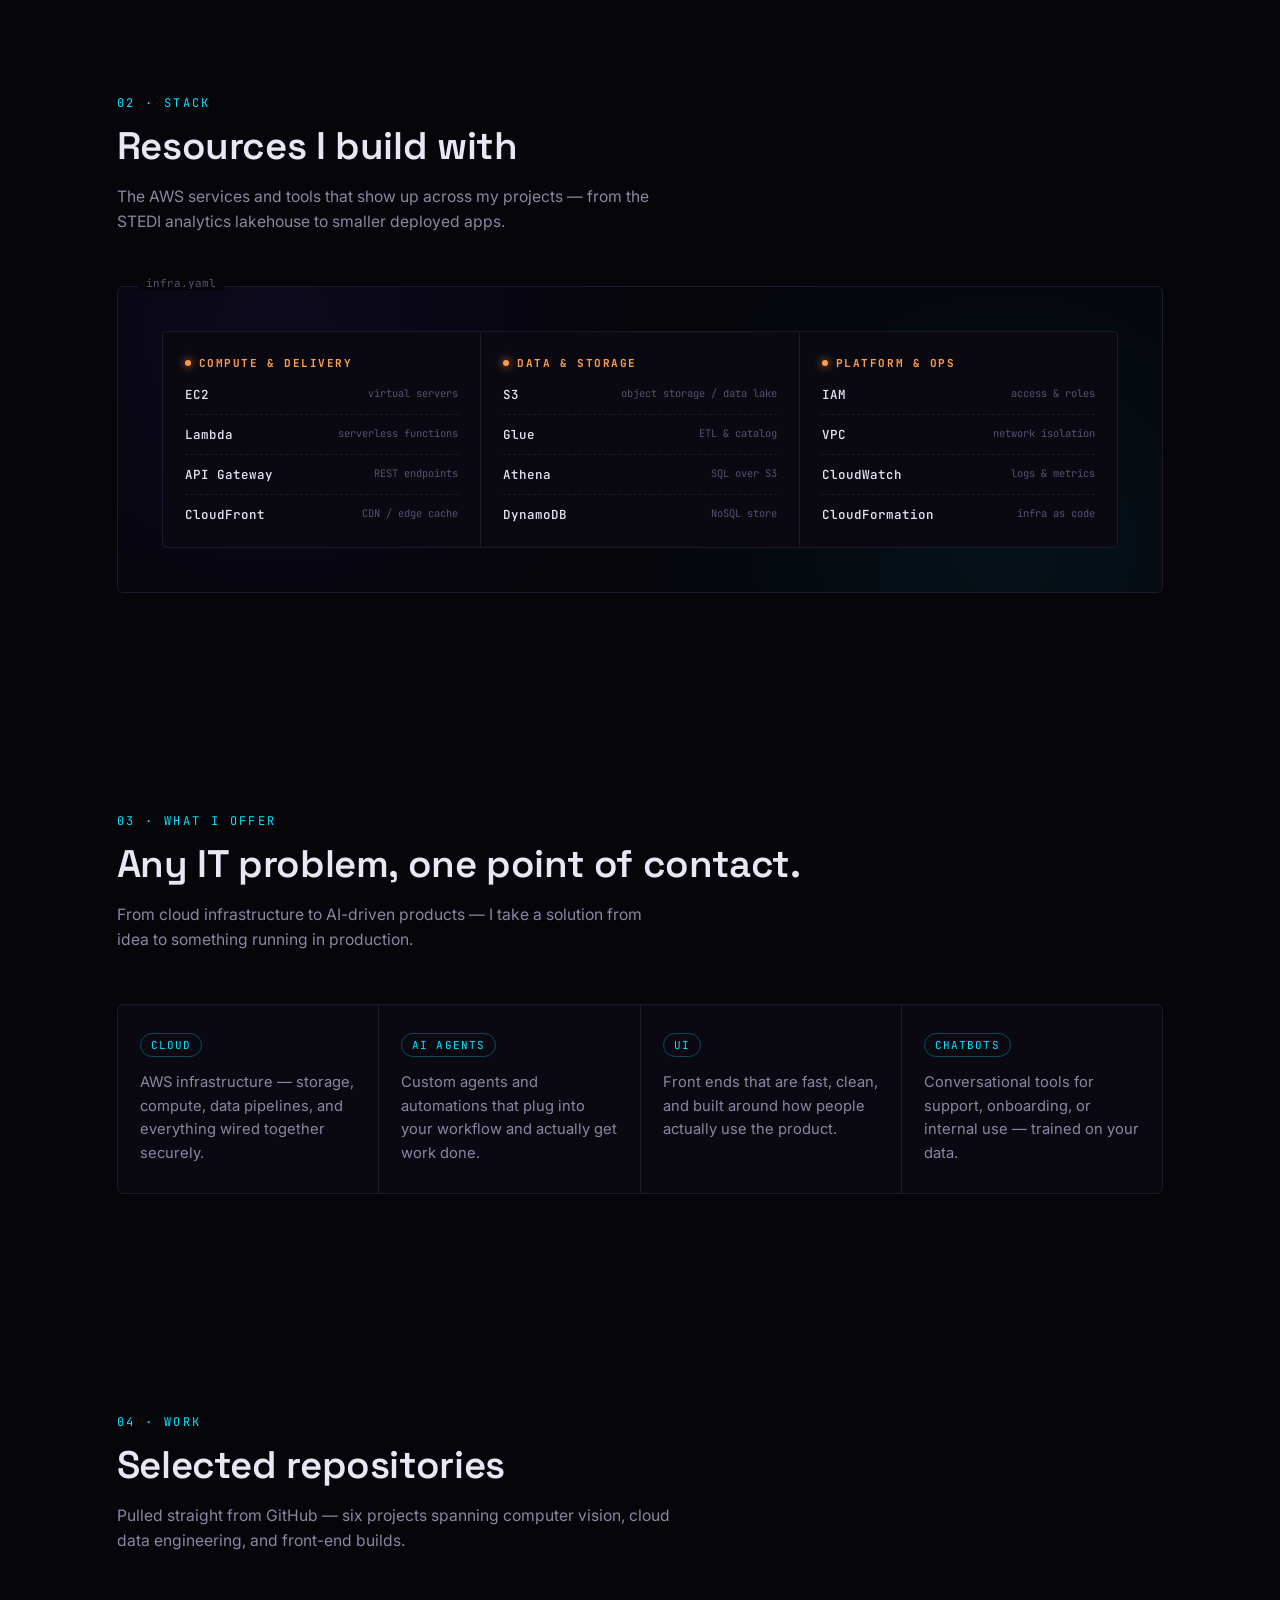
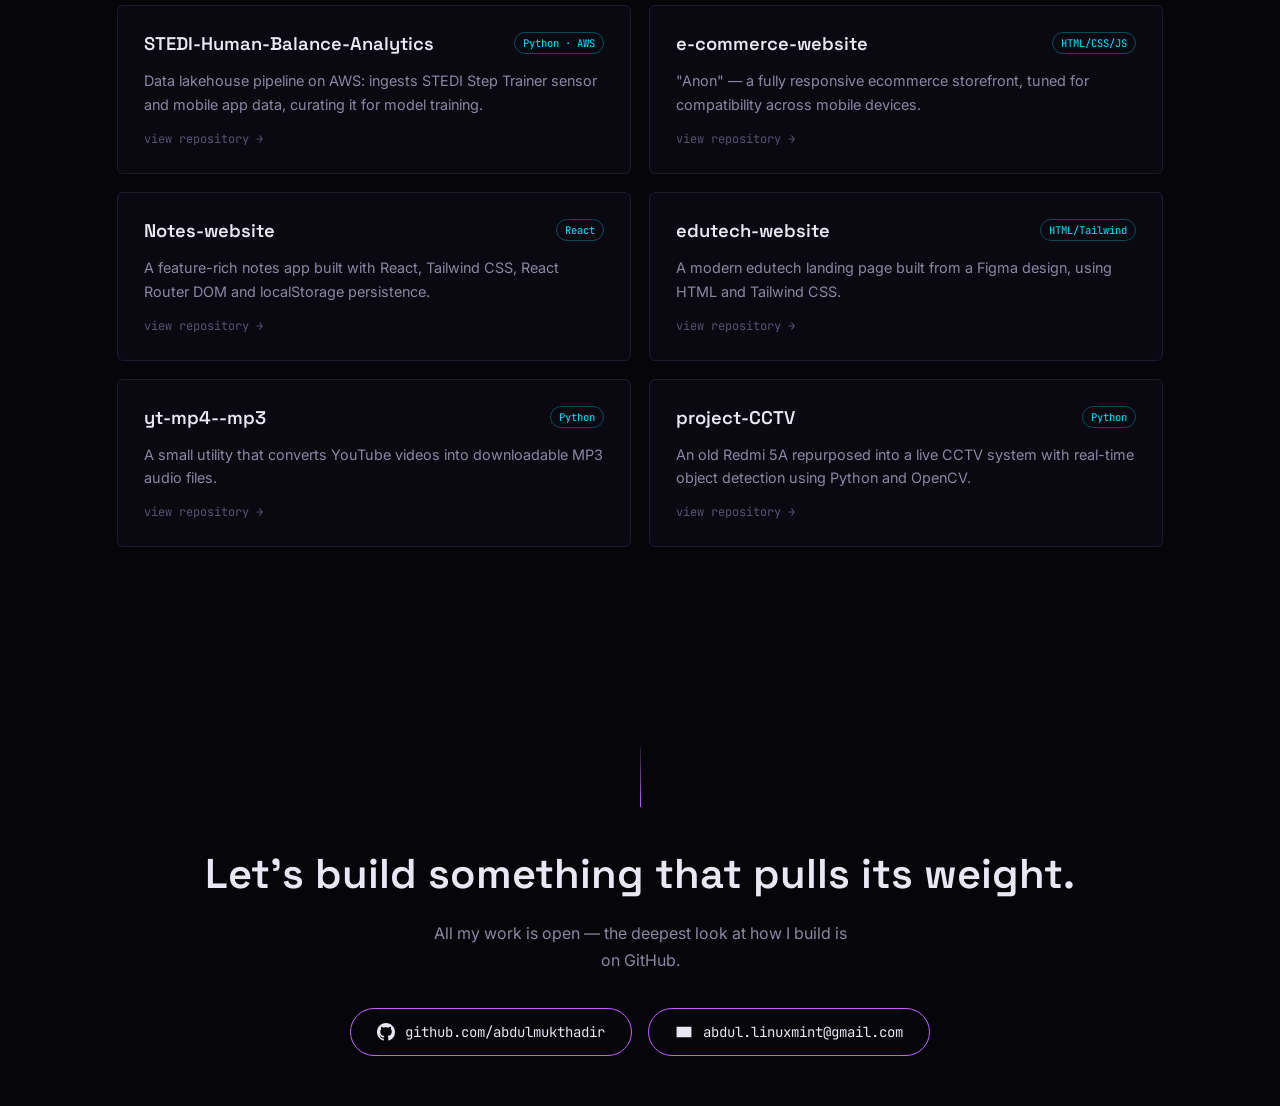
==== commit d41f59d1: "Changed Abdul back" ====
--- a/index.html
+++ b/index.html
@@ -25,7 +25,7 @@
   <canvas id="bh-canvas"></canvas>
   <div class="hero-content">
     <div class="eyebrow">CHENNAI · INDIA</div>
-    <h1>&nbsp;Mukthadir</h1>
+    <h1>Abdul&nbsp;Mukthadir</h1>
     <p class="tag">AWS Cloud Developer — building systems with <em>event-horizon</em> reliability.</p>
   </div>
   <div class="scroll-cue"><span>SCROLL</span><span class="line"></span></div>
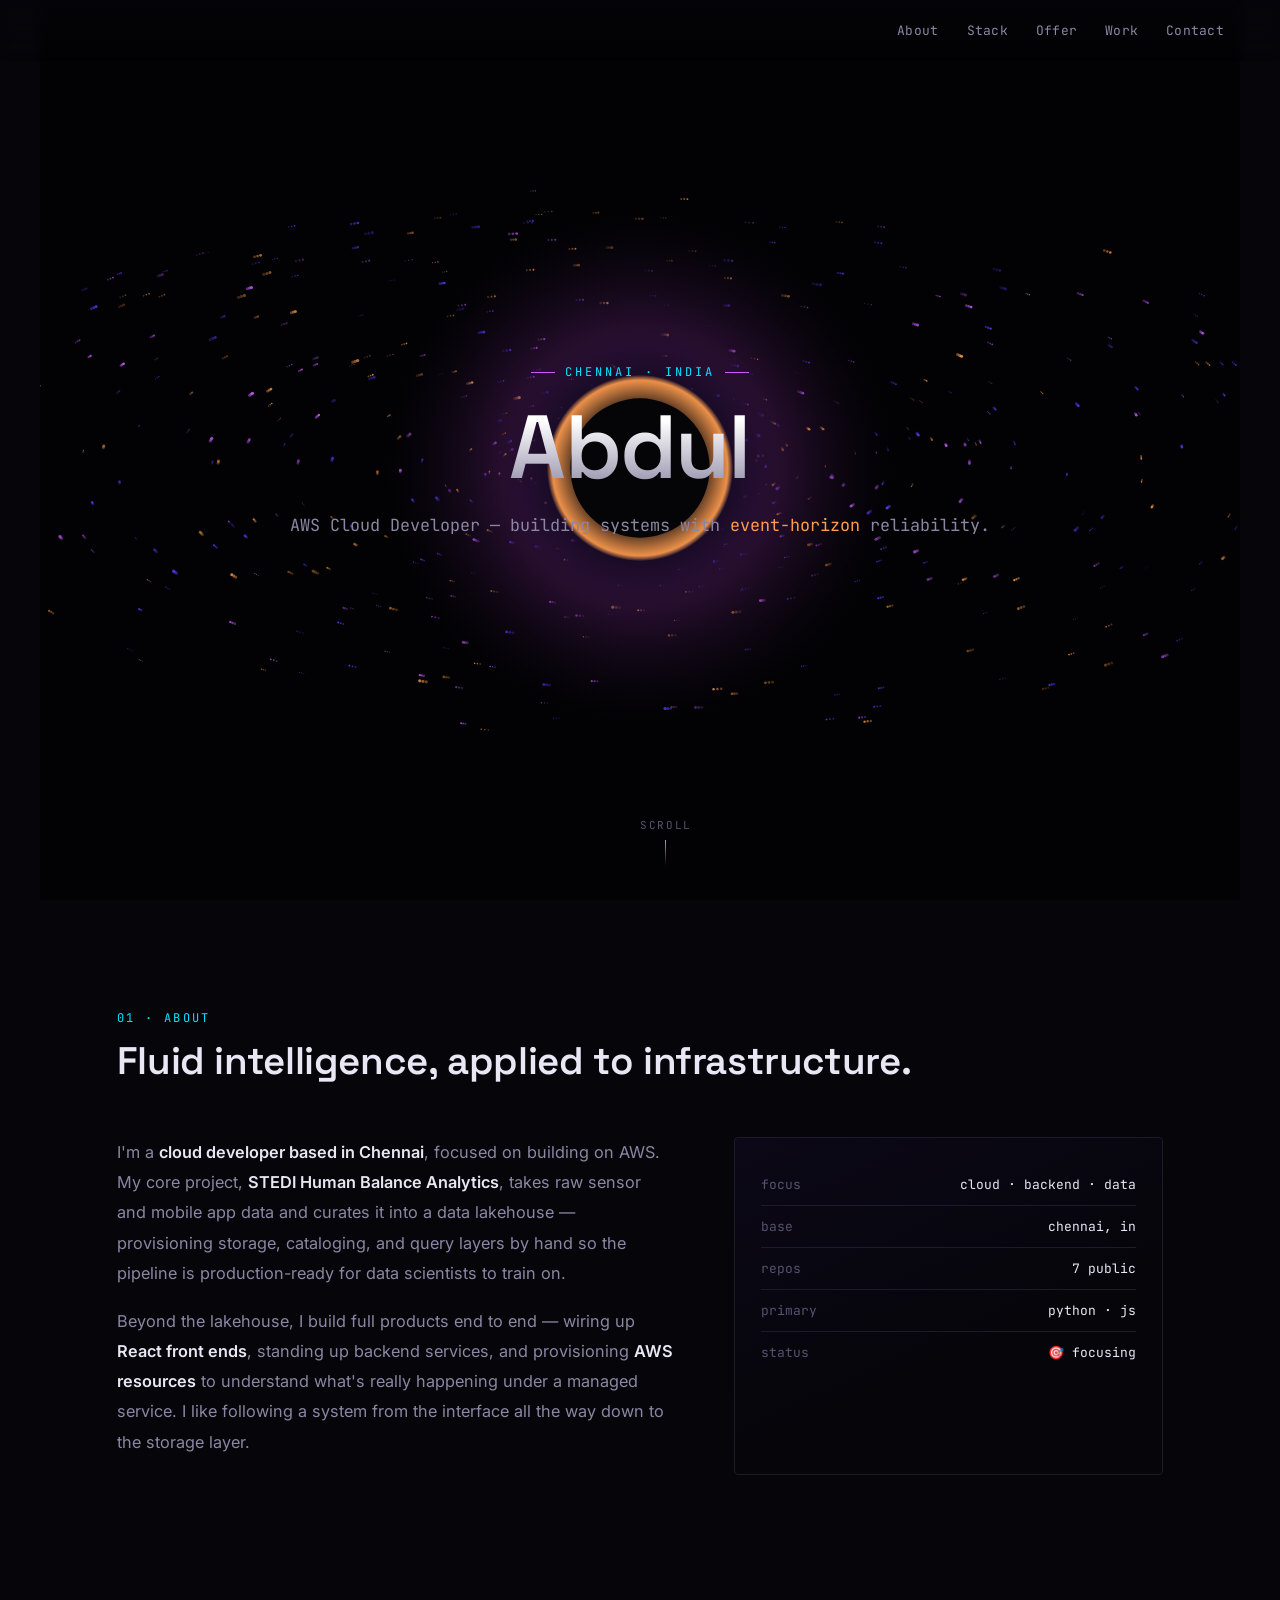
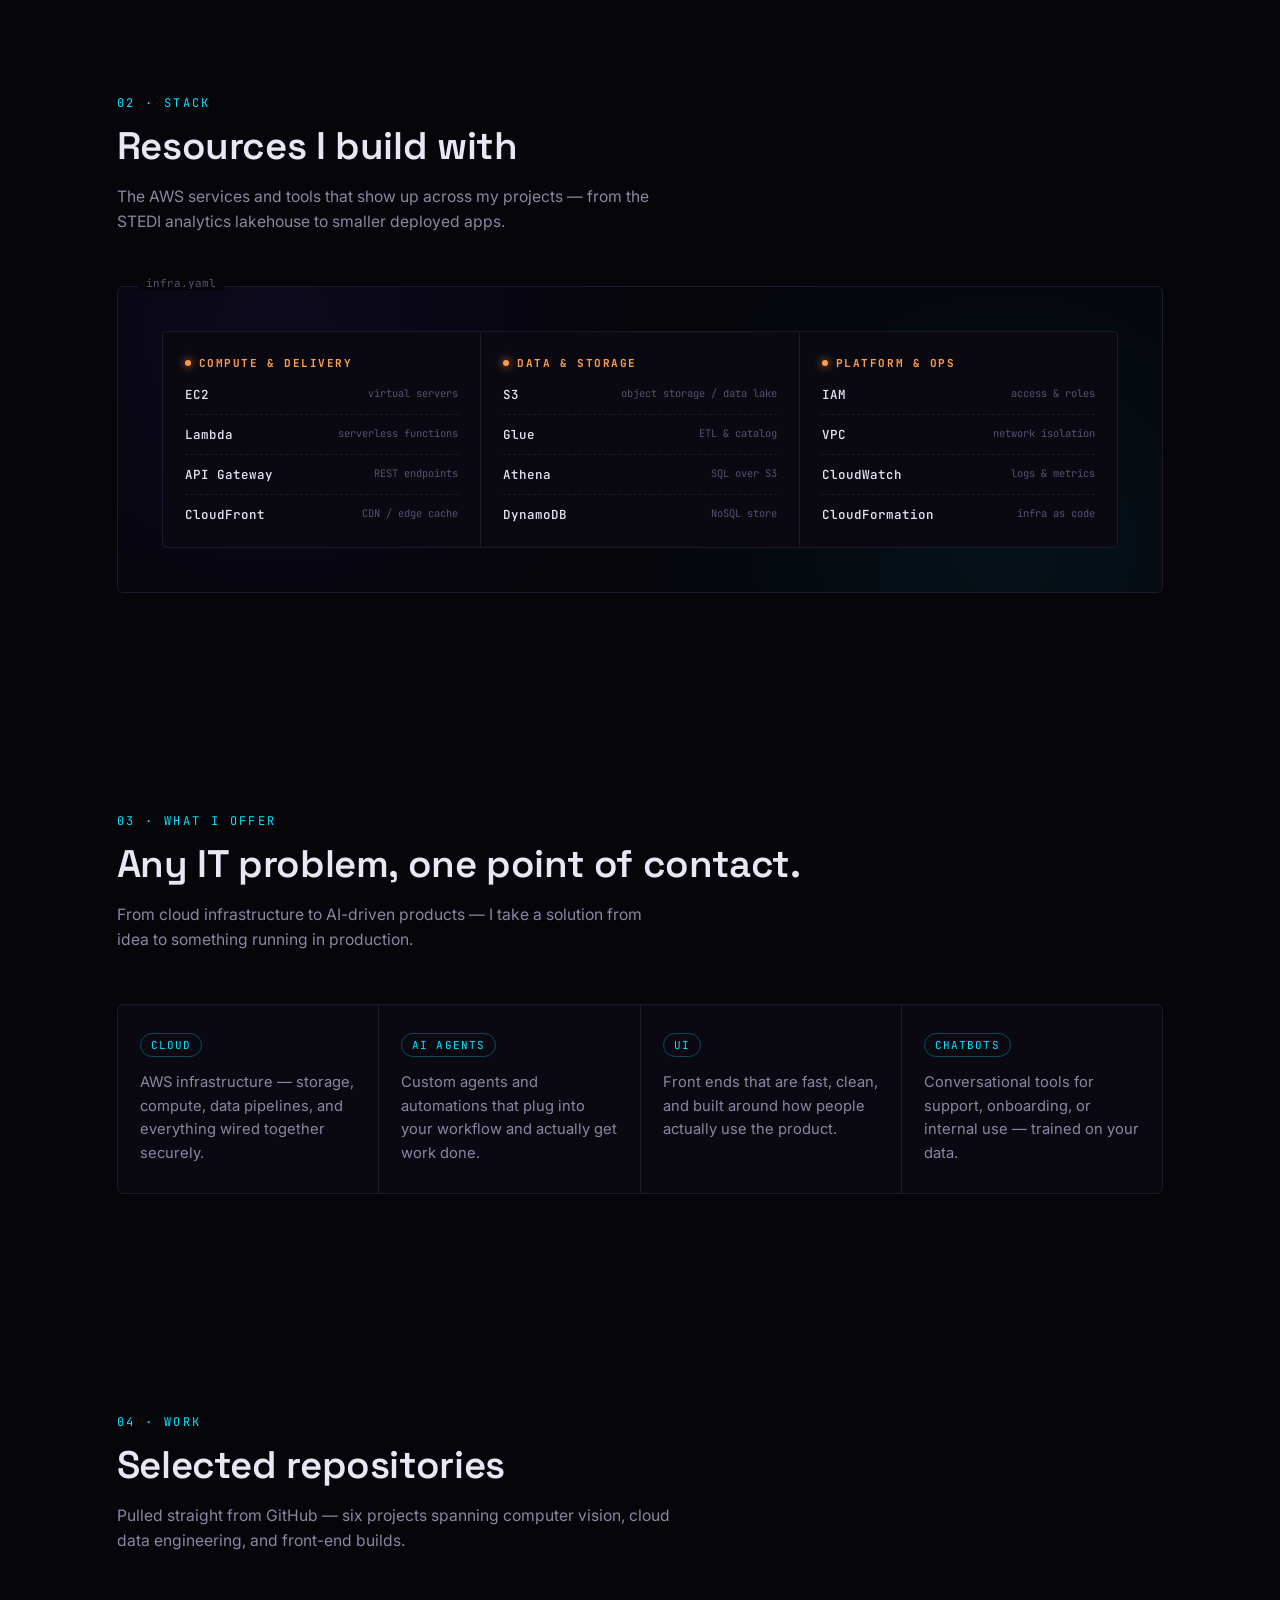
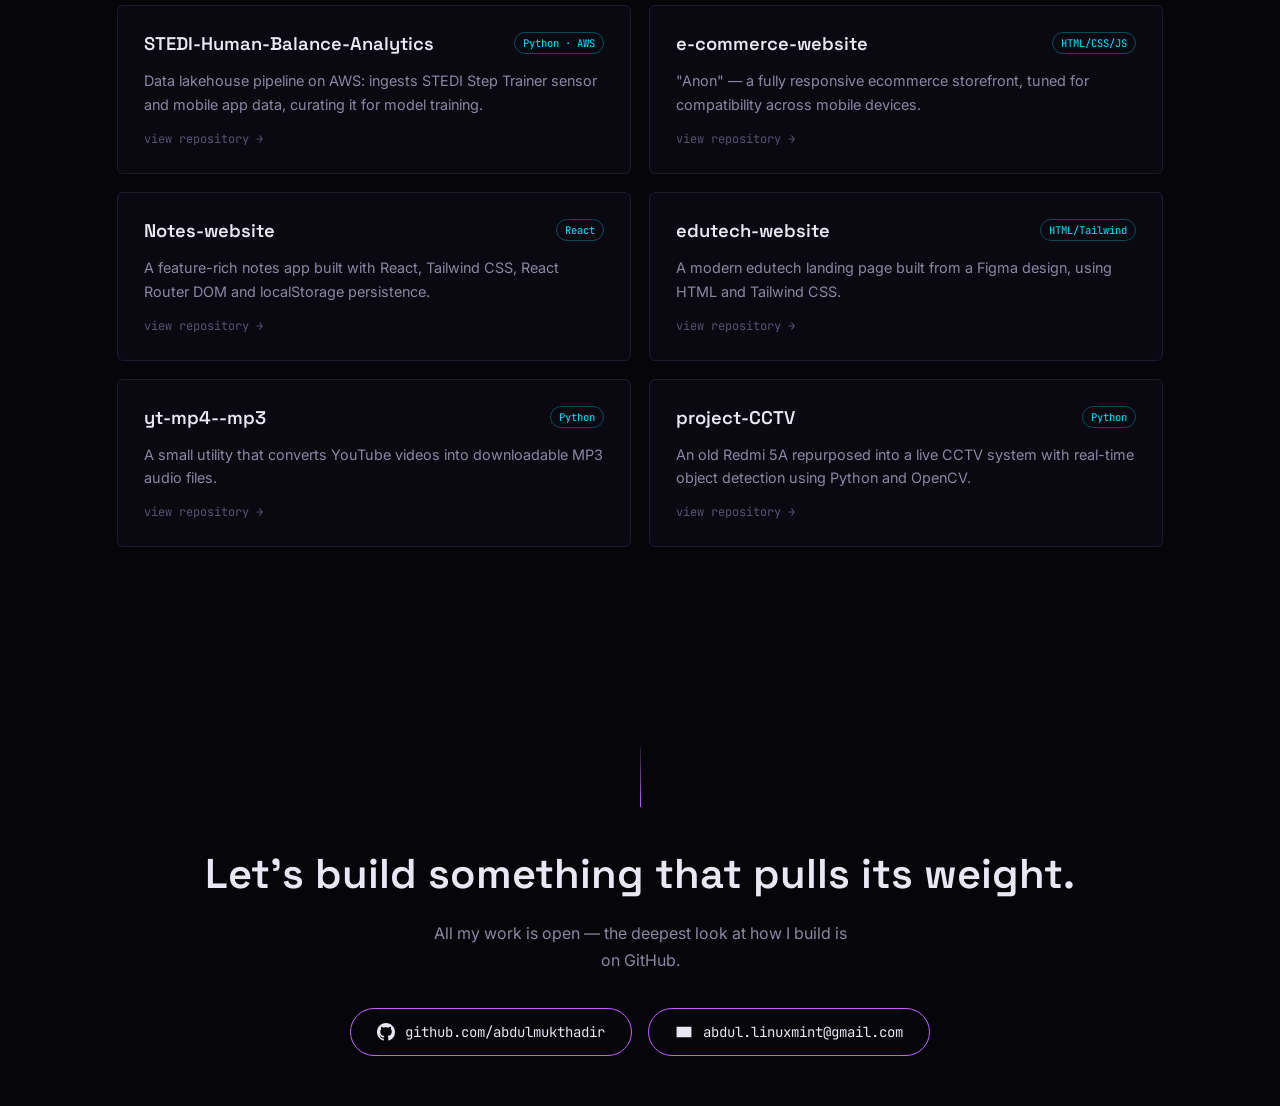
==== commit b01e4bb6: "Merge branch 'master' of https://github.com/abdulmukthadir/Portfolio" ====
--- a/index.html
+++ b/index.html
@@ -25,7 +25,7 @@
   <canvas id="bh-canvas"></canvas>
   <div class="hero-content">
     <div class="eyebrow">CHENNAI · INDIA</div>
-    <h1>Abdul&nbsp;Mukthadir</h1>
+    <h1>Abdul&nbsp;</h1>
     <p class="tag">AWS Cloud Developer — building systems with <em>event-horizon</em> reliability.</p>
   </div>
   <div class="scroll-cue"><span>SCROLL</span><span class="line"></span></div>
